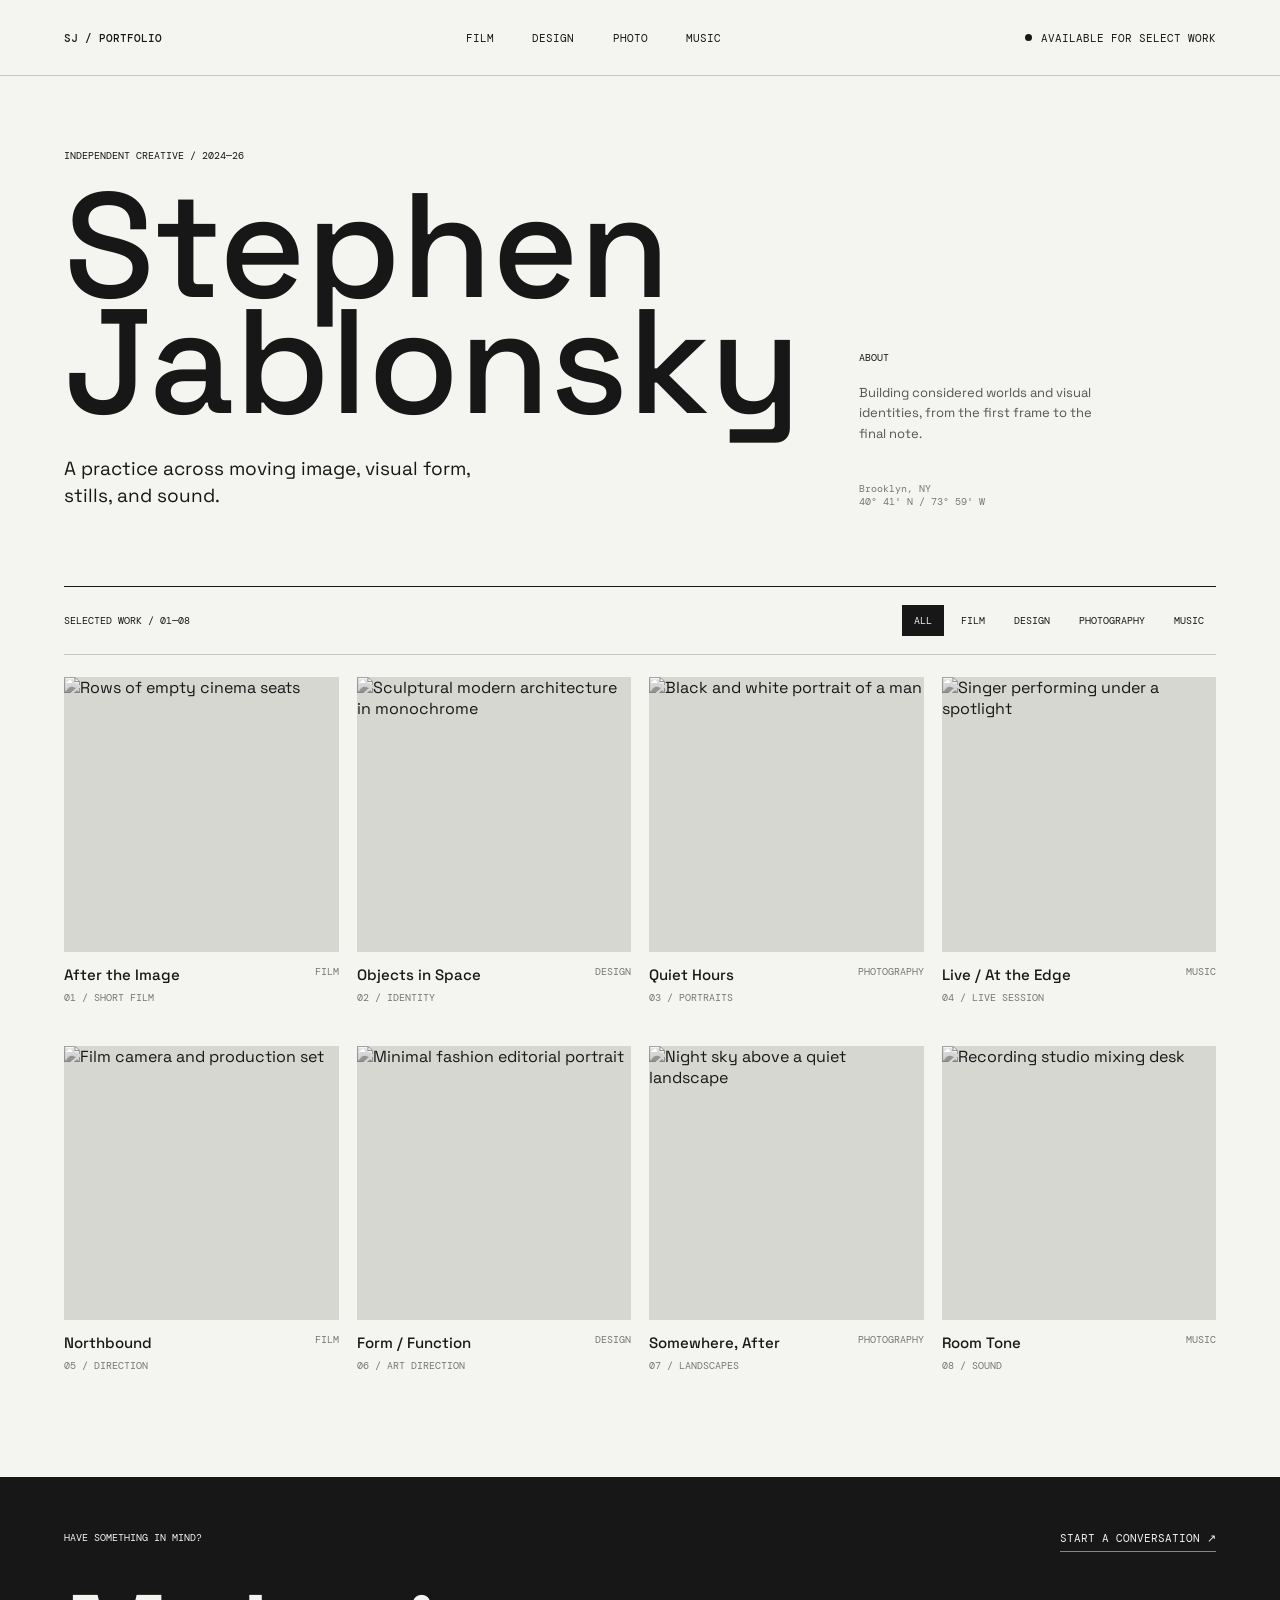
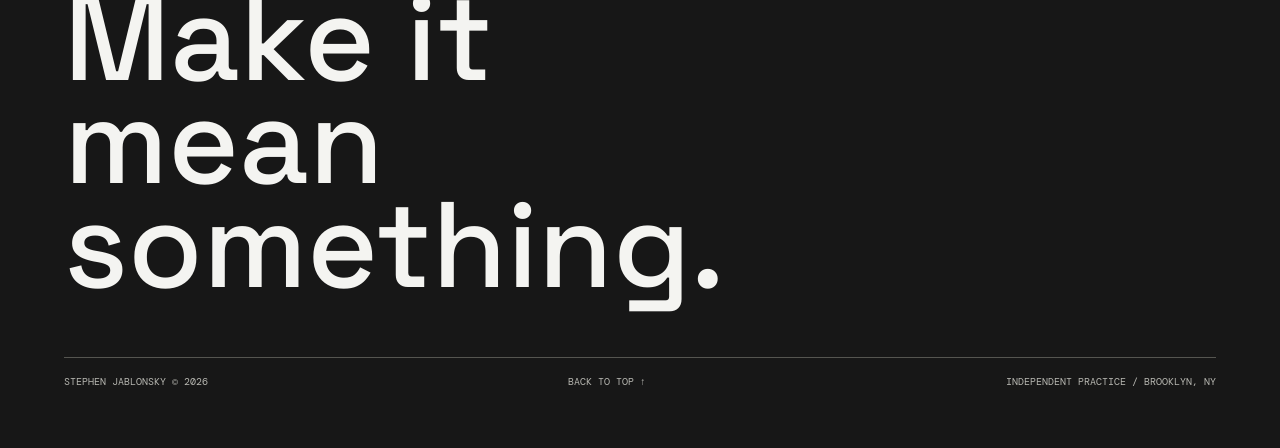
==== index.html @ ed3f1b9b "first commit" ====
<!DOCTYPE html>
<html lang="en">
<head>
	<meta charset="UTF-8">
	<meta name="viewport" content="width=device-width, initial-scale=1.0">
	<meta name="theme-color" content="#f4f4f1">
	<meta name="description" content="Selected film, design, photography, and music work by Stephen Jablonsky.">
	<title>Stephen Jablonsky — Selected Work</title>
	<link rel="preconnect" href="https://fonts.googleapis.com">
	<link rel="preconnect" href="https://fonts.gstatic.com" crossorigin>
	<link href="https://fonts.googleapis.com/css2?family=DM+Mono:wght@400;500&family=Space+Grotesk:wght@400;500;600;700&display=swap" rel="stylesheet">
	<style>
		:root {
			color-scheme: light;
			--paper: #f4f4f1;
			--ink: #171717;
			--muted: #777772;
			--line: #c9c9c4;
			--gutter: clamp(20px, 5vw, 76px);
			--mono: "DM Mono", monospace;
			--sans: "Space Grotesk", sans-serif;
		}

		* { box-sizing: border-box; }
		html { scroll-behavior: smooth; }
		body {
			margin: 0;
			background: var(--paper);
			color: var(--ink);
			font-family: var(--sans);
			-webkit-font-smoothing: antialiased;
		}
		a { color: inherit; text-decoration: none; }
		button { color: inherit; font: inherit; }
		.shell { width: min(100%, 1680px); margin: 0 auto; }
		.topbar {
			min-height: 76px;
			padding: 0 var(--gutter);
			display: flex;
			align-items: center;
			justify-content: space-between;
			border-bottom: 1px solid var(--line);
			font: 11px var(--mono);
			letter-spacing: 0;
			text-transform: uppercase;
		}
		.wordmark { font-weight: 500; }
		.topbar nav { display: flex; gap: clamp(18px, 3vw, 42px); }
		.topbar nav a, .availability { transition: opacity 180ms ease; }
		.topbar nav a:hover, .availability:hover { opacity: .55; }
		.availability { display: flex; align-items: center; gap: 9px; }
		.availability::before {
			content: "";
			width: 7px;
			height: 7px;
			border-radius: 50%;
			background: var(--ink);
		}

		.intro {
			min-height: 510px;
			padding: 68px var(--gutter) 76px;
			display: grid;
			grid-template-columns: minmax(0, 1fr) minmax(230px, 31%);
			align-items: end;
			gap: 7vw;
		}
		.eyebrow, .section-kicker, .project-index, .project-type, .footer-label {
			font: 10px var(--mono);
			letter-spacing: 0;
			text-transform: uppercase;
		}
		.eyebrow { margin: 0 0 26px; }
		h1 {
			max-width: 930px;
			margin: 0;
			font-size: clamp(64px, 11.6vw, 170px);
			font-weight: 500;
			line-height: .78;
			letter-spacing: 0;
		}
		h1 span { display: block; }
		.intro-note {
			margin: 35px 0 0;
			max-width: 430px;
			font-size: clamp(15px, 1.5vw, 19px);
			line-height: 1.45;
		}
		.intro-aside { padding-bottom: 2px; }
		.intro-aside p {
			max-width: 260px;
			margin: 17px 0 0;
			color: #555550;
			font-size: 13px;
			line-height: 1.6;
		}
		.intro-aside .coordinates { margin-top: 37px; color: var(--muted); font: 10px var(--mono); }

		.work { padding: 0 var(--gutter) 105px; }
		.work-heading {
			display: flex;
			justify-content: space-between;
			align-items: center;
			gap: 20px;
			padding: 18px 0;
			border-top: 1px solid var(--ink);
			border-bottom: 1px solid var(--line);
		}
		.work-heading h2 { margin: 0; font: 10px var(--mono); text-transform: uppercase; }
		.filters { display: flex; flex-wrap: wrap; justify-content: flex-end; gap: 5px; }
		.filter {
			padding: 8px 11px;
			border: 1px solid transparent;
			border-radius: 0;
			background: transparent;
			cursor: pointer;
			font: 10px var(--mono);
			text-transform: uppercase;
			transition: background 160ms ease, color 160ms ease, border-color 160ms ease;
		}
		.filter:hover { border-color: var(--line); }
		.filter[aria-pressed="true"] { background: var(--ink); color: var(--paper); }
		.grid {
			display: grid;
			grid-template-columns: repeat(4, minmax(0, 1fr));
			gap: 42px 18px;
			padding-top: 22px;
		}
		.project { min-width: 0; animation: appear 500ms both; }
		.project[hidden] { display: none; }
		.project:nth-child(2) { animation-delay: 50ms; }
		.project:nth-child(3) { animation-delay: 100ms; }
		.project:nth-child(4) { animation-delay: 150ms; }
		.image-wrap { overflow: hidden; background: #d7d7d2; aspect-ratio: 1; }
		.image-wrap img {
			display: block;
			width: 100%;
			height: 100%;
			object-fit: cover;
			filter: grayscale(1);
			transition: transform 650ms cubic-bezier(.2,.7,.2,1), filter 350ms ease;
		}
		.project:hover img { transform: scale(1.035); filter: grayscale(.25); }
		.project-meta { display: flex; justify-content: space-between; gap: 12px; margin-top: 13px; }
		.project h3 { margin: 0; font-size: 15px; font-weight: 500; }
		.project-type { color: var(--muted); white-space: nowrap; }
		.project-index { display: block; margin-top: 7px; color: var(--muted); }

		.closing {
			padding: 54px var(--gutter) 60px;
			background: var(--ink);
			color: var(--paper);
		}
		.closing-top { display: flex; justify-content: space-between; gap: 24px; align-items: flex-start; }
		.closing h2 {
			margin: 35px 0 60px;
			max-width: 900px;
			font-size: clamp(48px, 9.5vw, 132px);
			font-weight: 500;
			line-height: .85;
			letter-spacing: 0;
		}
		.contact-link { border-bottom: 1px solid #878782; padding-bottom: 6px; font: 11px var(--mono); text-transform: uppercase; }
		.footer-row {
			display: flex;
			justify-content: space-between;
			gap: 20px;
			padding-top: 17px;
			border-top: 1px solid #555550;
			color: #b7b7b1;
			font: 10px var(--mono);
			text-transform: uppercase;
		}
		.footer-row a:hover { color: white; }
		.reveal { animation: rise 700ms both; }
		@keyframes rise { from { opacity: 0; transform: translateY(14px); } to { opacity: 1; transform: translateY(0); } }
		@keyframes appear { from { opacity: 0; } to { opacity: 1; } }

		@media (max-width: 900px) {
			.intro { min-height: 450px; grid-template-columns: 1fr 240px; gap: 35px; }
			.grid { grid-template-columns: repeat(2, minmax(0, 1fr)); gap: 34px 14px; }
		}
		@media (max-width: 620px) {
			.topbar { min-height: 64px; }
			.topbar nav { gap: 12px; }
			.availability { display: none; }
			.topbar nav a { font-size: 9px; }
			.intro { min-height: auto; padding-top: 64px; padding-bottom: 56px; grid-template-columns: 1fr; gap: 46px; }
			h1 { font-size: clamp(61px, 17vw, 104px); }
			.intro-note { margin-top: 27px; }
			.intro-aside { display: grid; grid-template-columns: 1fr auto; align-items: end; gap: 20px; }
			.intro-aside p { margin: 0; }
			.intro-aside .coordinates { margin: 0; text-align: right; white-space: nowrap; }
			.work { padding-bottom: 76px; }
			.work-heading { align-items: flex-start; flex-direction: column; }
			.filters { justify-content: flex-start; margin-left: -10px; }
			.filter { padding: 8px 10px; }
			.grid { gap: 28px 11px; padding-top: 15px; }
			.project-meta { display: block; margin-top: 10px; }
			.project h3 { font-size: 13px; }
			.project-type { display: block; margin-top: 5px; font-size: 9px; }
			.project-index { font-size: 9px; }
			.closing { padding-top: 42px; }
			.closing-top { display: block; }
			.closing h2 { margin: 52px 0 44px; font-size: clamp(50px, 14vw, 82px); }
			.footer-row { flex-wrap: wrap; font-size: 9px; }
		}
		@media (prefers-reduced-motion: reduce) {
			*, *::before, *::after { scroll-behavior: auto !important; animation-duration: .01ms !important; transition-duration: .01ms !important; }
		}
	</style>
</head>
<body>
	<div class="shell">
		<header class="topbar">
			<a class="wordmark" href="#top">SJ / Portfolio</a>
			<nav aria-label="Portfolio categories">
				<a href="#work" data-category-link="Film">Film</a>
				<a href="#work" data-category-link="Design">Design</a>
				<a href="#work" data-category-link="Photography">Photo</a>
				<a href="#work" data-category-link="Music">Music</a>
			</nav>
			<a class="availability" href="mailto:hello@stephenjablonsky.com">Available for select work</a>
		</header>

		<main id="top">
			<section class="intro" aria-labelledby="page-title">
				<div class="reveal">
					<p class="eyebrow">Independent creative / 2024—26</p>
					<h1 id="page-title"><span>Stephen</span><span>Jablonsky</span></h1>
					<p class="intro-note">A practice across moving image, visual form, stills, and sound.</p>
				</div>
				<aside class="intro-aside reveal">
					<div>
						<span class="section-kicker">About</span>
						<p>Building considered worlds and visual identities, from the first frame to the final note.</p>
					</div>
					<p class="coordinates">Brooklyn, NY<br>40° 41' N / 73° 59' W</p>
				</aside>
			</section>

			<section class="work" id="work" aria-labelledby="work-title">
				<div class="work-heading">
					<h2 id="work-title">Selected work / 01—08</h2>
					<div class="filters" role="group" aria-label="Filter projects by category">
						<button class="filter" type="button" data-filter="All" aria-pressed="true">All</button>
						<button class="filter" type="button" data-filter="Film" aria-pressed="false">Film</button>
						<button class="filter" type="button" data-filter="Design" aria-pressed="false">Design</button>
						<button class="filter" type="button" data-filter="Photography" aria-pressed="false">Photography</button>
						<button class="filter" type="button" data-filter="Music" aria-pressed="false">Music</button>
					</div>
				</div>

				<div class="grid" aria-live="polite">
					<article class="project" data-category="Film">
						<div class="image-wrap"><img src="https://images.unsplash.com/photo-1485846234645-a62644f84728?auto=format&amp;fit=crop&amp;w=900&amp;h=900&amp;q=85" alt="Rows of empty cinema seats" loading="lazy"></div>
						<div class="project-meta"><h3>After the Image</h3><span class="project-type">Film</span></div>
						<span class="project-index">01 / Short film</span>
					</article>
					<article class="project" data-category="Design">
						<div class="image-wrap"><img src="https://images.unsplash.com/photo-1511818966892-d7d671e672a2?auto=format&amp;fit=crop&amp;w=900&amp;h=900&amp;q=85" alt="Sculptural modern architecture in monochrome" loading="lazy"></div>
						<div class="project-meta"><h3>Objects in Space</h3><span class="project-type">Design</span></div>
						<span class="project-index">02 / Identity</span>
					</article>
					<article class="project" data-category="Photography">
						<div class="image-wrap"><img src="https://images.unsplash.com/photo-1506794778202-cad84cf45f1d?auto=format&amp;fit=crop&amp;w=900&amp;h=900&amp;q=85" alt="Black and white portrait of a man" loading="lazy"></div>
						<div class="project-meta"><h3>Quiet Hours</h3><span class="project-type">Photography</span></div>
						<span class="project-index">03 / Portraits</span>
					</article>
					<article class="project" data-category="Music">
						<div class="image-wrap"><img src="https://images.unsplash.com/photo-1516280440614-37939bbacd81?auto=format&amp;fit=crop&amp;w=900&amp;h=900&amp;q=85" alt="Singer performing under a spotlight" loading="lazy"></div>
						<div class="project-meta"><h3>Live / At the Edge</h3><span class="project-type">Music</span></div>
						<span class="project-index">04 / Live session</span>
					</article>
					<article class="project" data-category="Film">
						<div class="image-wrap"><img src="https://images.unsplash.com/photo-1478720568477-152d9b164e26?auto=format&amp;fit=crop&amp;w=900&amp;h=900&amp;q=85" alt="Film camera and production set" loading="lazy"></div>
						<div class="project-meta"><h3>Northbound</h3><span class="project-type">Film</span></div>
						<span class="project-index">05 / Direction</span>
					</article>
					<article class="project" data-category="Design">
						<div class="image-wrap"><img src="https://images.unsplash.com/photo-1509631179647-0177331693ae?auto=format&amp;fit=crop&amp;w=900&amp;h=900&amp;q=85" alt="Minimal fashion editorial portrait" loading="lazy"></div>
						<div class="project-meta"><h3>Form / Function</h3><span class="project-type">Design</span></div>
						<span class="project-index">06 / Art direction</span>
					</article>
					<article class="project" data-category="Photography">
						<div class="image-wrap"><img src="https://images.unsplash.com/photo-1519608487953-e999c86e7455?auto=format&amp;fit=crop&amp;w=900&amp;h=900&amp;q=85" alt="Night sky above a quiet landscape" loading="lazy"></div>
						<div class="project-meta"><h3>Somewhere, After</h3><span class="project-type">Photography</span></div>
						<span class="project-index">07 / Landscapes</span>
					</article>
					<article class="project" data-category="Music">
						<div class="image-wrap"><img src="https://images.unsplash.com/photo-1511379938547-c1f69419868d?auto=format&amp;fit=crop&amp;w=900&amp;h=900&amp;q=85" alt="Recording studio mixing desk" loading="lazy"></div>
						<div class="project-meta"><h3>Room Tone</h3><span class="project-type">Music</span></div>
						<span class="project-index">08 / Sound</span>
					</article>
				</div>
			</section>
		</main>

		<footer class="closing" id="contact">
			<div class="closing-top">
				<span class="footer-label">Have something in mind?</span>
				<a class="contact-link" href="mailto:hello@stephenjablonsky.com">Start a conversation ↗</a>
			</div>
			<h2>Make it<br>mean something.</h2>
			<div class="footer-row">
				<span>Stephen Jablonsky © 2026</span>
				<a href="#top">Back to top ↑</a>
				<span>Independent practice / Brooklyn, NY</span>
			</div>
		</footer>
	</div>

	<script>
		const filterButtons = document.querySelectorAll(".filter");
		const projects = document.querySelectorAll(".project");

		function setFilter(category) {
			filterButtons.forEach((button) => {
				button.setAttribute("aria-pressed", String(button.dataset.filter === category));
			});
			projects.forEach((project) => {
				project.hidden = category !== "All" && project.dataset.category !== category;
			});
		}

		filterButtons.forEach((button) => {
			button.addEventListener("click", () => setFilter(button.dataset.filter));
		});

		document.querySelectorAll("[data-category-link]").forEach((link) => {
			link.addEventListener("click", () => setFilter(link.dataset.categoryLink));
		});
	</script>
</body>
</html>
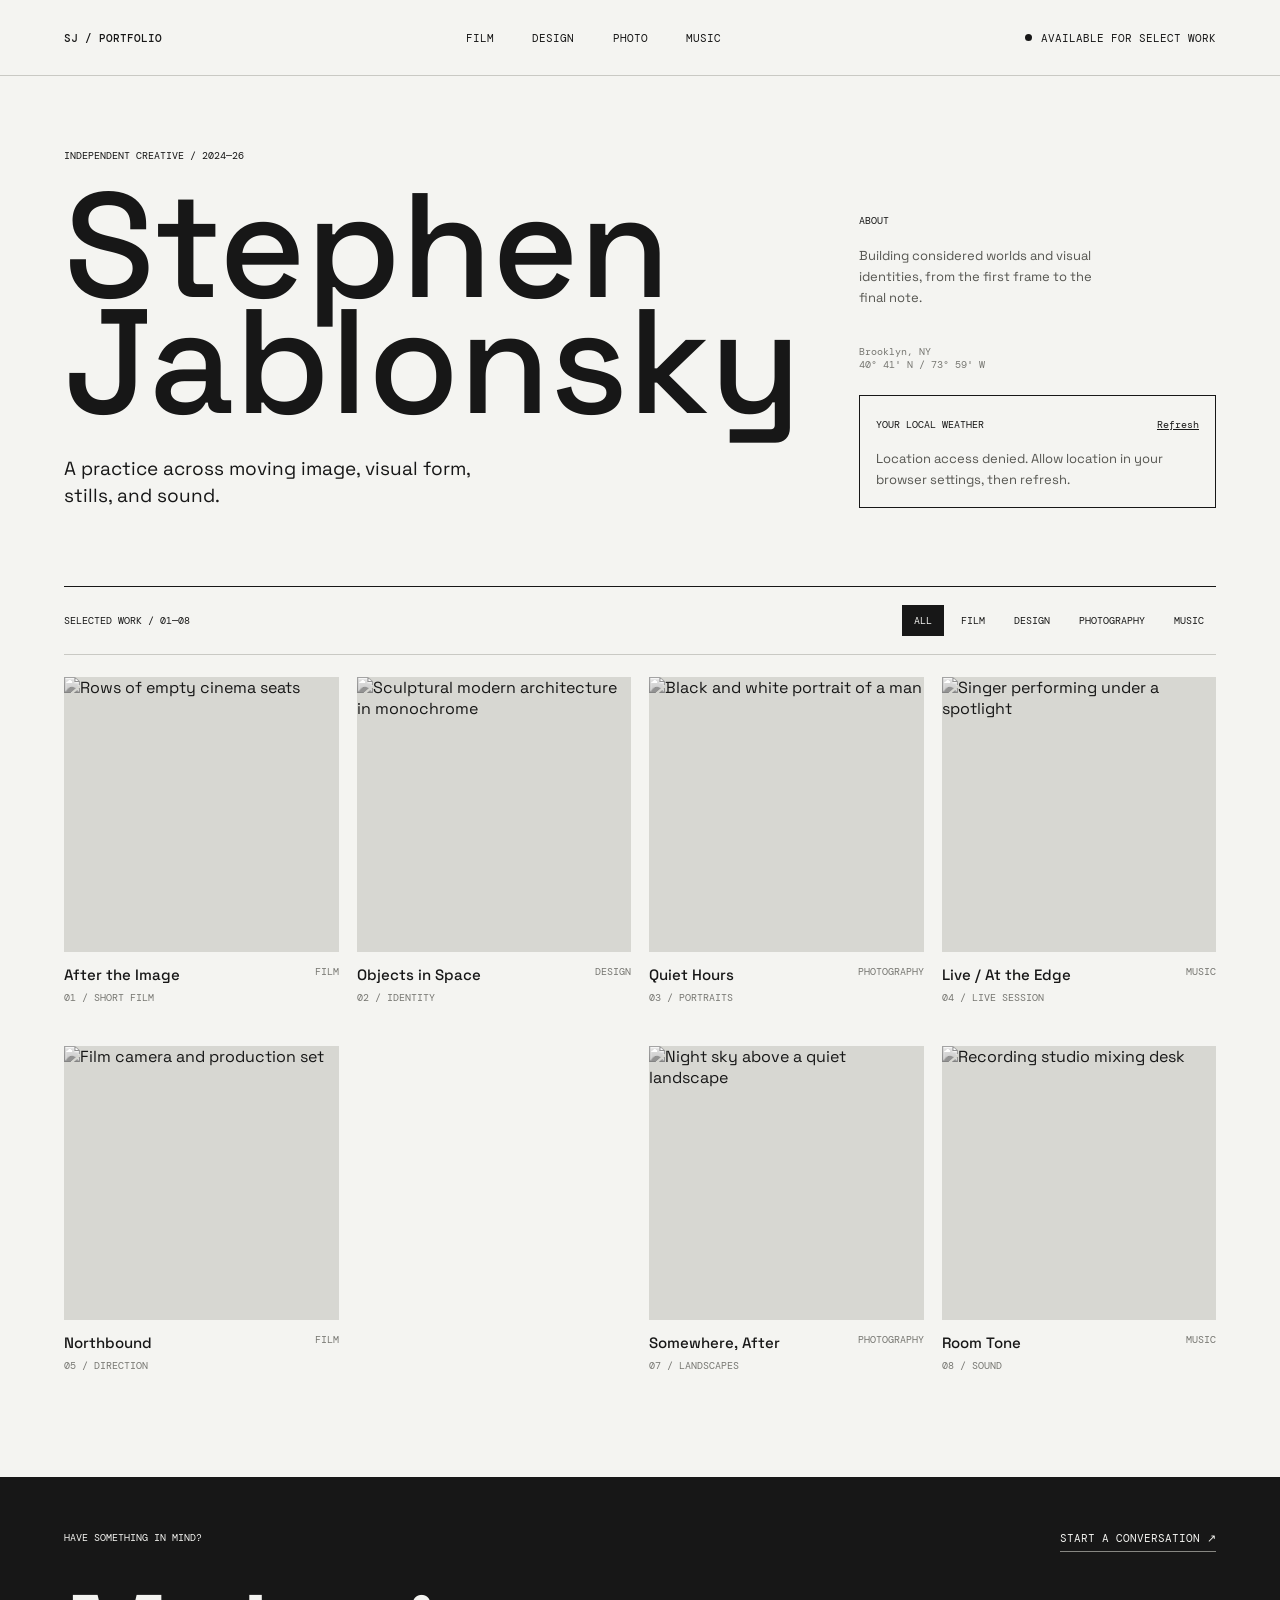
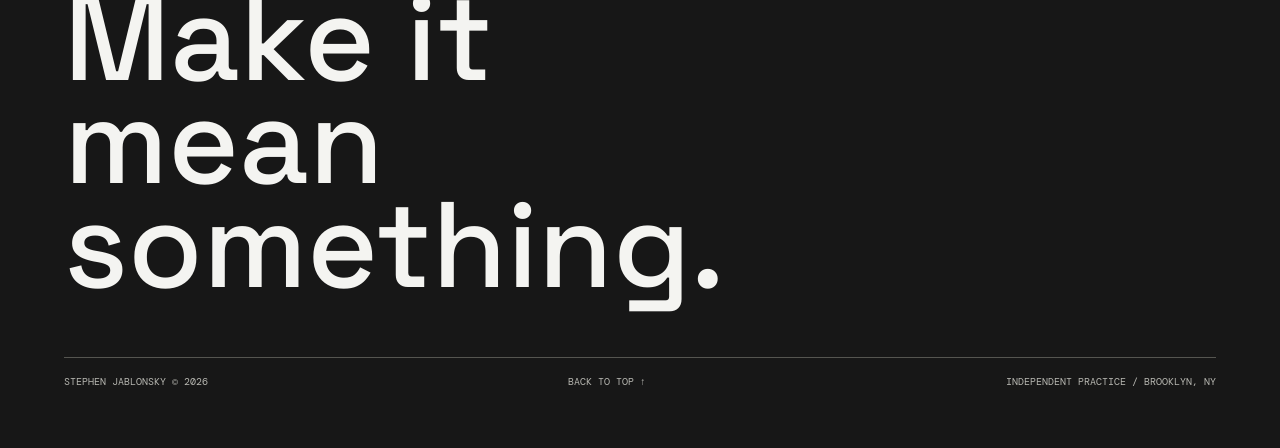
==== commit 555a15f9: "Added weather widget" ====
--- a/index.html
+++ b/index.html
@@ -95,6 +95,27 @@
 			line-height: 1.6;
 		}
 		.intro-aside .coordinates { margin-top: 37px; color: var(--muted); font: 10px var(--mono); }
+		.weather {
+			margin-top: 24px;
+			padding: 16px;
+			border: 1px solid var(--ink);
+			min-width: 0;
+		}
+		.weather-header { display: flex; justify-content: space-between; align-items: center; gap: 12px; }
+		.weather-refresh {
+			padding: 6px 0 6px 6px;
+			border: 0;
+			background: transparent;
+			font: 10px var(--mono);
+			text-decoration: underline;
+			cursor: pointer;
+		}
+		.weather-refresh:disabled { opacity: .5; cursor: wait; }
+		.intro-aside .weather-status { margin: 12px 0 0; max-width: none; overflow-wrap: anywhere; }
+		.weather-reading { display: flex; align-items: center; gap: 12px; margin-top: 12px; }
+		.weather-reading[hidden] { display: none; }
+		.weather-icon { font-size: 30px; line-height: 1; }
+		.weather-temperature { font: 500 28px var(--sans); }
 
 		.work { padding: 0 var(--gutter) 105px; }
 		.work-heading {
@@ -191,6 +212,7 @@
 			.intro-aside { display: grid; grid-template-columns: 1fr auto; align-items: end; gap: 20px; }
 			.intro-aside p { margin: 0; }
 			.intro-aside .coordinates { margin: 0; text-align: right; white-space: nowrap; }
+			.weather { grid-column: 1 / -1; margin-top: 0; }
 			.work { padding-bottom: 76px; }
 			.work-heading { align-items: flex-start; flex-direction: column; }
 			.filters { justify-content: flex-start; margin-left: -10px; }
@@ -236,6 +258,19 @@
 						<p>Building considered worlds and visual identities, from the first frame to the final note.</p>
 					</div>
 					<p class="coordinates">Brooklyn, NY<br>40° 41' N / 73° 59' W</p>
+					<section class="weather" aria-labelledby="weather-title" aria-busy="true">
+						<div class="weather-header">
+							<span class="section-kicker" id="weather-title">Your local weather</span>
+							<button class="weather-refresh" type="button" disabled>Refresh</button>
+						</div>
+						<div role="status" aria-live="polite" aria-atomic="true">
+							<div class="weather-reading" hidden>
+								<span class="weather-icon" aria-hidden="true"></span>
+								<span class="weather-temperature"></span>
+							</div>
+							<p class="weather-status">Finding your location...</p>
+						</div>
+					</section>
 				</aside>
 			</section>
 
@@ -330,6 +365,78 @@
 		document.querySelectorAll("[data-category-link]").forEach((link) => {
 			link.addEventListener("click", () => setFilter(link.dataset.categoryLink));
 		});
+
+		const weatherWidget = document.querySelector(".weather");
+		const weatherRefresh = document.querySelector(".weather-refresh");
+		const weatherStatus = document.querySelector(".weather-status");
+		const weatherReading = document.querySelector(".weather-reading");
+
+		function weatherCondition(code) {
+			if (code === 0) return ["☀️", "Clear skies"];
+			if (code === 1 || code === 2) return ["🌤️", "Partly cloudy"];
+			if (code === 3) return ["☁️", "Overcast"];
+			if (code === 45 || code === 48) return ["🌫️", "Fog"];
+			if ([51, 53, 55, 56, 57].includes(code)) return ["🌧️", "Drizzle"];
+			if ([61, 63, 65, 66, 67, 80, 81, 82].includes(code)) return ["🌧️", "Rain"];
+			if ([71, 73, 75, 77, 85, 86].includes(code)) return ["❄️", "Snow"];
+			if ([95, 96, 99].includes(code)) return ["⛈️", "Thunderstorm"];
+			return ["🌡️", "Current conditions"];
+		}
+
+		function finishWeather(message) {
+			weatherStatus.textContent = message;
+			weatherWidget.setAttribute("aria-busy", "false");
+			weatherRefresh.disabled = false;
+		}
+
+		function loadWeather() {
+			weatherRefresh.disabled = true;
+			weatherWidget.setAttribute("aria-busy", "true");
+			weatherReading.hidden = true;
+			weatherStatus.textContent = "Finding your location...";
+
+			if (!window.isSecureContext || !navigator.geolocation) {
+				finishWeather("Location requires HTTPS or localhost and a browser with location support.");
+				return;
+			}
+
+			navigator.geolocation.getCurrentPosition(async (position) => {
+				weatherStatus.textContent = "Loading weather...";
+				const controller = new AbortController();
+				const timeout = setTimeout(() => controller.abort(), 10000);
+				try {
+					const url = new URL("https://api.open-meteo.com/v1/forecast");
+					url.search = new URLSearchParams({
+						latitude: position.coords.latitude,
+						longitude: position.coords.longitude,
+						current: "temperature_2m,weather_code",
+						temperature_unit: "fahrenheit"
+					}).toString();
+					const response = await fetch(url, { signal: controller.signal });
+					if (!response.ok) throw new Error("Weather request failed");
+					const data = await response.json();
+					if (!Number.isFinite(data.current?.temperature_2m) || !Number.isInteger(data.current?.weather_code)) {
+						throw new Error("Invalid weather data");
+					}
+					const [icon, description] = weatherCondition(data.current.weather_code);
+					document.querySelector(".weather-icon").textContent = icon;
+					document.querySelector(".weather-temperature").textContent = `${Math.round(data.current.temperature_2m)}°F`;
+					weatherReading.hidden = false;
+					finishWeather(description);
+				} catch {
+					finishWeather("Weather unavailable. Please try again.");
+				} finally {
+					clearTimeout(timeout);
+				}
+			}, (error) => {
+				finishWeather(error.code === 1
+					? "Location access denied. Allow location in your browser settings, then refresh."
+					: "Location unavailable. Please try again.");
+			}, { enableHighAccuracy: false, timeout: 10000, maximumAge: 300000 });
+		}
+
+		weatherRefresh.addEventListener("click", loadWeather);
+		loadWeather();
 	</script>
 </body>
 </html>
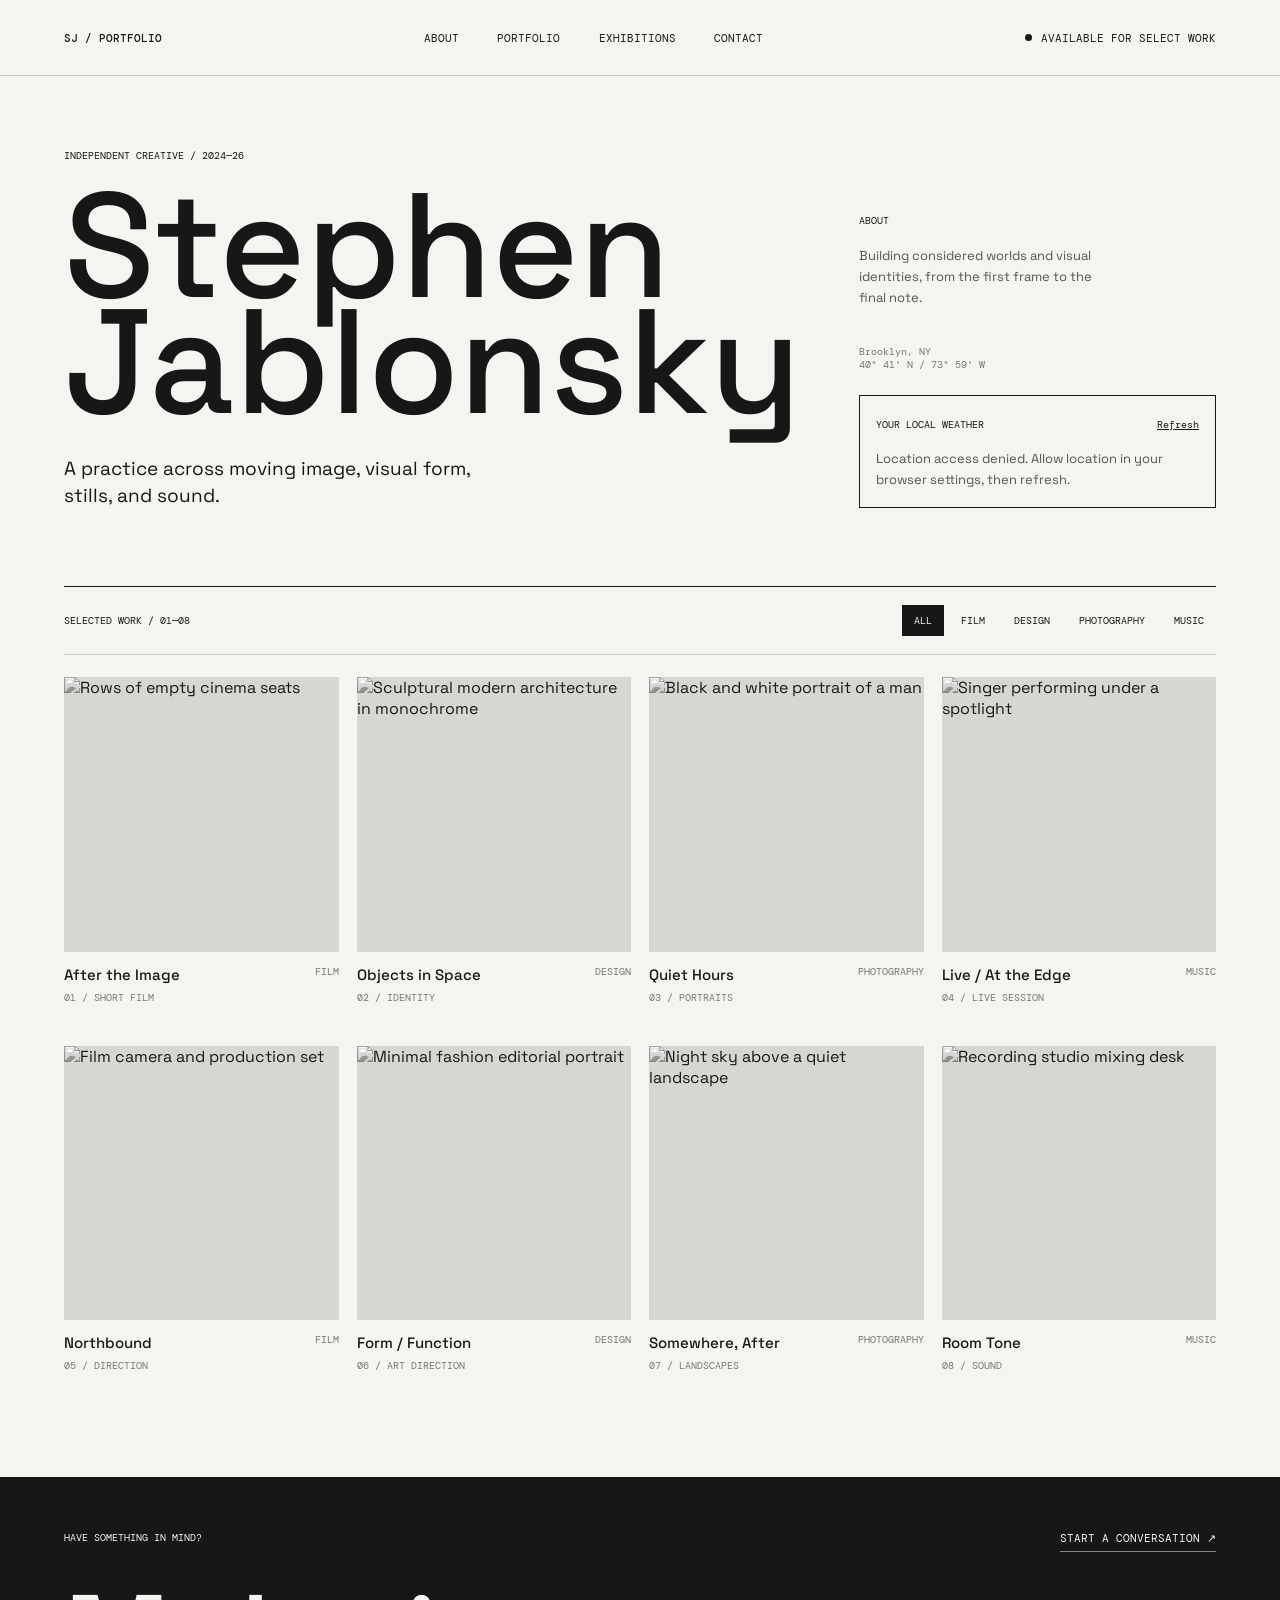
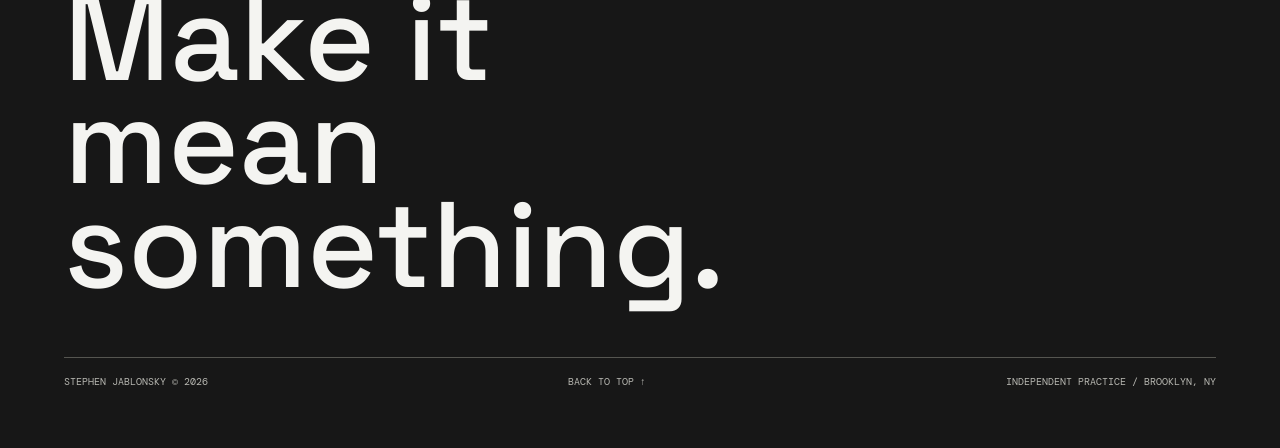
==== commit bf10bc38: "Added new pages and refactored css and javascript" ====
--- a/index.html
+++ b/index.html
@@ -9,238 +9,17 @@
 	<link rel="preconnect" href="https://fonts.googleapis.com">
 	<link rel="preconnect" href="https://fonts.gstatic.com" crossorigin>
 	<link href="https://fonts.googleapis.com/css2?family=DM+Mono:wght@400;500&family=Space+Grotesk:wght@400;500;600;700&display=swap" rel="stylesheet">
-	<style>
-		:root {
-			color-scheme: light;
-			--paper: #f4f4f1;
-			--ink: #171717;
-			--muted: #777772;
-			--line: #c9c9c4;
-			--gutter: clamp(20px, 5vw, 76px);
-			--mono: "DM Mono", monospace;
-			--sans: "Space Grotesk", sans-serif;
-		}
-
-		* { box-sizing: border-box; }
-		html { scroll-behavior: smooth; }
-		body {
-			margin: 0;
-			background: var(--paper);
-			color: var(--ink);
-			font-family: var(--sans);
-			-webkit-font-smoothing: antialiased;
-		}
-		a { color: inherit; text-decoration: none; }
-		button { color: inherit; font: inherit; }
-		.shell { width: min(100%, 1680px); margin: 0 auto; }
-		.topbar {
-			min-height: 76px;
-			padding: 0 var(--gutter);
-			display: flex;
-			align-items: center;
-			justify-content: space-between;
-			border-bottom: 1px solid var(--line);
-			font: 11px var(--mono);
-			letter-spacing: 0;
-			text-transform: uppercase;
-		}
-		.wordmark { font-weight: 500; }
-		.topbar nav { display: flex; gap: clamp(18px, 3vw, 42px); }
-		.topbar nav a, .availability { transition: opacity 180ms ease; }
-		.topbar nav a:hover, .availability:hover { opacity: .55; }
-		.availability { display: flex; align-items: center; gap: 9px; }
-		.availability::before {
-			content: "";
-			width: 7px;
-			height: 7px;
-			border-radius: 50%;
-			background: var(--ink);
-		}
-
-		.intro {
-			min-height: 510px;
-			padding: 68px var(--gutter) 76px;
-			display: grid;
-			grid-template-columns: minmax(0, 1fr) minmax(230px, 31%);
-			align-items: end;
-			gap: 7vw;
-		}
-		.eyebrow, .section-kicker, .project-index, .project-type, .footer-label {
-			font: 10px var(--mono);
-			letter-spacing: 0;
-			text-transform: uppercase;
-		}
-		.eyebrow { margin: 0 0 26px; }
-		h1 {
-			max-width: 930px;
-			margin: 0;
-			font-size: clamp(64px, 11.6vw, 170px);
-			font-weight: 500;
-			line-height: .78;
-			letter-spacing: 0;
-		}
-		h1 span { display: block; }
-		.intro-note {
-			margin: 35px 0 0;
-			max-width: 430px;
-			font-size: clamp(15px, 1.5vw, 19px);
-			line-height: 1.45;
-		}
-		.intro-aside { padding-bottom: 2px; }
-		.intro-aside p {
-			max-width: 260px;
-			margin: 17px 0 0;
-			color: #555550;
-			font-size: 13px;
-			line-height: 1.6;
-		}
-		.intro-aside .coordinates { margin-top: 37px; color: var(--muted); font: 10px var(--mono); }
-		.weather {
-			margin-top: 24px;
-			padding: 16px;
-			border: 1px solid var(--ink);
-			min-width: 0;
-		}
-		.weather-header { display: flex; justify-content: space-between; align-items: center; gap: 12px; }
-		.weather-refresh {
-			padding: 6px 0 6px 6px;
-			border: 0;
-			background: transparent;
-			font: 10px var(--mono);
-			text-decoration: underline;
-			cursor: pointer;
-		}
-		.weather-refresh:disabled { opacity: .5; cursor: wait; }
-		.intro-aside .weather-status { margin: 12px 0 0; max-width: none; overflow-wrap: anywhere; }
-		.weather-reading { display: flex; align-items: center; gap: 12px; margin-top: 12px; }
-		.weather-reading[hidden] { display: none; }
-		.weather-icon { font-size: 30px; line-height: 1; }
-		.weather-temperature { font: 500 28px var(--sans); }
-
-		.work { padding: 0 var(--gutter) 105px; }
-		.work-heading {
-			display: flex;
-			justify-content: space-between;
-			align-items: center;
-			gap: 20px;
-			padding: 18px 0;
-			border-top: 1px solid var(--ink);
-			border-bottom: 1px solid var(--line);
-		}
-		.work-heading h2 { margin: 0; font: 10px var(--mono); text-transform: uppercase; }
-		.filters { display: flex; flex-wrap: wrap; justify-content: flex-end; gap: 5px; }
-		.filter {
-			padding: 8px 11px;
-			border: 1px solid transparent;
-			border-radius: 0;
-			background: transparent;
-			cursor: pointer;
-			font: 10px var(--mono);
-			text-transform: uppercase;
-			transition: background 160ms ease, color 160ms ease, border-color 160ms ease;
-		}
-		.filter:hover { border-color: var(--line); }
-		.filter[aria-pressed="true"] { background: var(--ink); color: var(--paper); }
-		.grid {
-			display: grid;
-			grid-template-columns: repeat(4, minmax(0, 1fr));
-			gap: 42px 18px;
-			padding-top: 22px;
-		}
-		.project { min-width: 0; animation: appear 500ms both; }
-		.project[hidden] { display: none; }
-		.project:nth-child(2) { animation-delay: 50ms; }
-		.project:nth-child(3) { animation-delay: 100ms; }
-		.project:nth-child(4) { animation-delay: 150ms; }
-		.image-wrap { overflow: hidden; background: #d7d7d2; aspect-ratio: 1; }
-		.image-wrap img {
-			display: block;
-			width: 100%;
-			height: 100%;
-			object-fit: cover;
-			filter: grayscale(1);
-			transition: transform 650ms cubic-bezier(.2,.7,.2,1), filter 350ms ease;
-		}
-		.project:hover img { transform: scale(1.035); filter: grayscale(.25); }
-		.project-meta { display: flex; justify-content: space-between; gap: 12px; margin-top: 13px; }
-		.project h3 { margin: 0; font-size: 15px; font-weight: 500; }
-		.project-type { color: var(--muted); white-space: nowrap; }
-		.project-index { display: block; margin-top: 7px; color: var(--muted); }
-
-		.closing {
-			padding: 54px var(--gutter) 60px;
-			background: var(--ink);
-			color: var(--paper);
-		}
-		.closing-top { display: flex; justify-content: space-between; gap: 24px; align-items: flex-start; }
-		.closing h2 {
-			margin: 35px 0 60px;
-			max-width: 900px;
-			font-size: clamp(48px, 9.5vw, 132px);
-			font-weight: 500;
-			line-height: .85;
-			letter-spacing: 0;
-		}
-		.contact-link { border-bottom: 1px solid #878782; padding-bottom: 6px; font: 11px var(--mono); text-transform: uppercase; }
-		.footer-row {
-			display: flex;
-			justify-content: space-between;
-			gap: 20px;
-			padding-top: 17px;
-			border-top: 1px solid #555550;
-			color: #b7b7b1;
-			font: 10px var(--mono);
-			text-transform: uppercase;
-		}
-		.footer-row a:hover { color: white; }
-		.reveal { animation: rise 700ms both; }
-		@keyframes rise { from { opacity: 0; transform: translateY(14px); } to { opacity: 1; transform: translateY(0); } }
-		@keyframes appear { from { opacity: 0; } to { opacity: 1; } }
-
-		@media (max-width: 900px) {
-			.intro { min-height: 450px; grid-template-columns: 1fr 240px; gap: 35px; }
-			.grid { grid-template-columns: repeat(2, minmax(0, 1fr)); gap: 34px 14px; }
-		}
-		@media (max-width: 620px) {
-			.topbar { min-height: 64px; }
-			.topbar nav { gap: 12px; }
-			.availability { display: none; }
-			.topbar nav a { font-size: 9px; }
-			.intro { min-height: auto; padding-top: 64px; padding-bottom: 56px; grid-template-columns: 1fr; gap: 46px; }
-			h1 { font-size: clamp(61px, 17vw, 104px); }
-			.intro-note { margin-top: 27px; }
-			.intro-aside { display: grid; grid-template-columns: 1fr auto; align-items: end; gap: 20px; }
-			.intro-aside p { margin: 0; }
-			.intro-aside .coordinates { margin: 0; text-align: right; white-space: nowrap; }
-			.weather { grid-column: 1 / -1; margin-top: 0; }
-			.work { padding-bottom: 76px; }
-			.work-heading { align-items: flex-start; flex-direction: column; }
-			.filters { justify-content: flex-start; margin-left: -10px; }
-			.filter { padding: 8px 10px; }
-			.grid { gap: 28px 11px; padding-top: 15px; }
-			.project-meta { display: block; margin-top: 10px; }
-			.project h3 { font-size: 13px; }
-			.project-type { display: block; margin-top: 5px; font-size: 9px; }
-			.project-index { font-size: 9px; }
-			.closing { padding-top: 42px; }
-			.closing-top { display: block; }
-			.closing h2 { margin: 52px 0 44px; font-size: clamp(50px, 14vw, 82px); }
-			.footer-row { flex-wrap: wrap; font-size: 9px; }
-		}
-		@media (prefers-reduced-motion: reduce) {
-			*, *::before, *::after { scroll-behavior: auto !important; animation-duration: .01ms !important; transition-duration: .01ms !important; }
-		}
-	</style>
+	<link rel="stylesheet" href="styles.css">
 </head>
 <body>
 	<div class="shell">
 		<header class="topbar">
-			<a class="wordmark" href="#top">SJ / Portfolio</a>
-			<nav aria-label="Portfolio categories">
-				<a href="#work" data-category-link="Film">Film</a>
-				<a href="#work" data-category-link="Design">Design</a>
-				<a href="#work" data-category-link="Photography">Photo</a>
-				<a href="#work" data-category-link="Music">Music</a>
+			<a class="wordmark" href="index.html">SJ / Portfolio</a>
+			<nav aria-label="Main navigation">
+				<a href="about.html">About</a>
+				<a href="portfolio.html">Portfolio</a>
+				<a href="exhibitions.html">Exhibitions</a>
+				<a href="contact.html">Contact</a>
 			</nav>
 			<a class="availability" href="mailto:hello@stephenjablonsky.com">Available for select work</a>
 		</header>
@@ -345,98 +124,6 @@
 		</footer>
 	</div>
 
-	<script>
-		const filterButtons = document.querySelectorAll(".filter");
-		const projects = document.querySelectorAll(".project");
-
-		function setFilter(category) {
-			filterButtons.forEach((button) => {
-				button.setAttribute("aria-pressed", String(button.dataset.filter === category));
-			});
-			projects.forEach((project) => {
-				project.hidden = category !== "All" && project.dataset.category !== category;
-			});
-		}
-
-		filterButtons.forEach((button) => {
-			button.addEventListener("click", () => setFilter(button.dataset.filter));
-		});
-
-		document.querySelectorAll("[data-category-link]").forEach((link) => {
-			link.addEventListener("click", () => setFilter(link.dataset.categoryLink));
-		});
-
-		const weatherWidget = document.querySelector(".weather");
-		const weatherRefresh = document.querySelector(".weather-refresh");
-		const weatherStatus = document.querySelector(".weather-status");
-		const weatherReading = document.querySelector(".weather-reading");
-
-		function weatherCondition(code) {
-			if (code === 0) return ["☀️", "Clear skies"];
-			if (code === 1 || code === 2) return ["🌤️", "Partly cloudy"];
-			if (code === 3) return ["☁️", "Overcast"];
-			if (code === 45 || code === 48) return ["🌫️", "Fog"];
-			if ([51, 53, 55, 56, 57].includes(code)) return ["🌧️", "Drizzle"];
-			if ([61, 63, 65, 66, 67, 80, 81, 82].includes(code)) return ["🌧️", "Rain"];
-			if ([71, 73, 75, 77, 85, 86].includes(code)) return ["❄️", "Snow"];
-			if ([95, 96, 99].includes(code)) return ["⛈️", "Thunderstorm"];
-			return ["🌡️", "Current conditions"];
-		}
-
-		function finishWeather(message) {
-			weatherStatus.textContent = message;
-			weatherWidget.setAttribute("aria-busy", "false");
-			weatherRefresh.disabled = false;
-		}
-
-		function loadWeather() {
-			weatherRefresh.disabled = true;
-			weatherWidget.setAttribute("aria-busy", "true");
-			weatherReading.hidden = true;
-			weatherStatus.textContent = "Finding your location...";
-
-			if (!window.isSecureContext || !navigator.geolocation) {
-				finishWeather("Location requires HTTPS or localhost and a browser with location support.");
-				return;
-			}
-
-			navigator.geolocation.getCurrentPosition(async (position) => {
-				weatherStatus.textContent = "Loading weather...";
-				const controller = new AbortController();
-				const timeout = setTimeout(() => controller.abort(), 10000);
-				try {
-					const url = new URL("https://api.open-meteo.com/v1/forecast");
-					url.search = new URLSearchParams({
-						latitude: position.coords.latitude,
-						longitude: position.coords.longitude,
-						current: "temperature_2m,weather_code",
-						temperature_unit: "fahrenheit"
-					}).toString();
-					const response = await fetch(url, { signal: controller.signal });
-					if (!response.ok) throw new Error("Weather request failed");
-					const data = await response.json();
-					if (!Number.isFinite(data.current?.temperature_2m) || !Number.isInteger(data.current?.weather_code)) {
-						throw new Error("Invalid weather data");
-					}
-					const [icon, description] = weatherCondition(data.current.weather_code);
-					document.querySelector(".weather-icon").textContent = icon;
-					document.querySelector(".weather-temperature").textContent = `${Math.round(data.current.temperature_2m)}°F`;
-					weatherReading.hidden = false;
-					finishWeather(description);
-				} catch {
-					finishWeather("Weather unavailable. Please try again.");
-				} finally {
-					clearTimeout(timeout);
-				}
-			}, (error) => {
-				finishWeather(error.code === 1
-					? "Location access denied. Allow location in your browser settings, then refresh."
-					: "Location unavailable. Please try again.");
-			}, { enableHighAccuracy: false, timeout: 10000, maximumAge: 300000 });
-		}
-
-		weatherRefresh.addEventListener("click", loadWeather);
-		loadWeather();
-	</script>
+	<script src="app.js" defer></script>
 </body>
 </html>
--- a/styles.css
+++ b/styles.css
@@ -0,0 +1,233 @@
+:root {
+	color-scheme: light;
+	--paper: #f4f4f1;
+	--ink: #171717;
+	--muted: #777772;
+	--line: #c9c9c4;
+	--gutter: clamp(20px, 5vw, 76px);
+	--mono: "DM Mono", monospace;
+	--sans: "Space Grotesk", sans-serif;
+}
+
+* { box-sizing: border-box; }
+html { scroll-behavior: smooth; }
+body {
+	margin: 0;
+	background: var(--paper);
+	color: var(--ink);
+	font-family: var(--sans);
+	-webkit-font-smoothing: antialiased;
+}
+a { color: inherit; text-decoration: none; }
+button { color: inherit; font: inherit; }
+.shell { width: min(100%, 1680px); margin: 0 auto; }
+.topbar {
+	min-height: 76px;
+	padding: 0 var(--gutter);
+	display: flex;
+	align-items: center;
+	justify-content: space-between;
+	border-bottom: 1px solid var(--line);
+	font: 11px var(--mono);
+	letter-spacing: 0;
+	text-transform: uppercase;
+}
+.wordmark { font-weight: 500; }
+.topbar nav a[aria-current="page"] { text-decoration: underline; text-underline-offset: 5px; }
+.topbar a:focus-visible, .page-content a:focus-visible { outline: 2px solid currentColor; outline-offset: 5px; }
+.topbar nav { display: flex; gap: clamp(18px, 3vw, 42px); }
+.topbar nav a, .availability { transition: opacity 180ms ease; }
+.topbar nav a:hover, .availability:hover { opacity: .55; }
+.availability { display: flex; align-items: center; gap: 9px; }
+.availability::before {
+	content: "";
+	width: 7px;
+	height: 7px;
+	border-radius: 50%;
+	background: var(--ink);
+}
+
+.intro {
+	min-height: 510px;
+	padding: 68px var(--gutter) 76px;
+	display: grid;
+	grid-template-columns: minmax(0, 1fr) minmax(230px, 31%);
+	align-items: end;
+	gap: 7vw;
+}
+.eyebrow, .section-kicker, .project-index, .project-type, .footer-label {
+	font: 10px var(--mono);
+	letter-spacing: 0;
+	text-transform: uppercase;
+}
+.eyebrow { margin: 0 0 26px; }
+h1 {
+	max-width: 930px;
+	margin: 0;
+	font-size: clamp(64px, 11.6vw, 170px);
+	font-weight: 500;
+	line-height: .78;
+	letter-spacing: 0;
+}
+h1 span { display: block; }
+.intro-note {
+	margin: 35px 0 0;
+	max-width: 430px;
+	font-size: clamp(15px, 1.5vw, 19px);
+	line-height: 1.45;
+}
+.intro-aside { padding-bottom: 2px; }
+.intro-aside p {
+	max-width: 260px;
+	margin: 17px 0 0;
+	color: #555550;
+	font-size: 13px;
+	line-height: 1.6;
+}
+.intro-aside .coordinates { margin-top: 37px; color: var(--muted); font: 10px var(--mono); }
+.weather {
+	margin-top: 24px;
+	padding: 16px;
+	border: 1px solid var(--ink);
+	min-width: 0;
+}
+.weather-header { display: flex; justify-content: space-between; align-items: center; gap: 12px; }
+.weather-refresh {
+	padding: 6px 0 6px 6px;
+	border: 0;
+	background: transparent;
+	font: 10px var(--mono);
+	text-decoration: underline;
+	cursor: pointer;
+}
+.weather-refresh:disabled { opacity: .5; cursor: wait; }
+.intro-aside .weather-status { margin: 12px 0 0; max-width: none; overflow-wrap: anywhere; }
+.weather-reading { display: flex; align-items: center; gap: 12px; margin-top: 12px; }
+.weather-reading[hidden] { display: none; }
+.weather-icon { font-size: 30px; line-height: 1; }
+.weather-temperature { font: 500 28px var(--sans); }
+
+.page-intro { padding: 70px var(--gutter) 56px; }
+.page-intro h1 { font-size: 64px; line-height: 1.05; overflow-wrap: anywhere; }
+.page-content { padding: 0 var(--gutter) 90px; min-height: 260px; }
+.page-content h2 { margin: 0 0 24px; font-size: 24px; font-weight: 500; }
+.page-content p { max-width: 640px; font-size: 18px; line-height: 1.6; }
+.page-content a { text-decoration: underline; text-underline-offset: 4px; overflow-wrap: anywhere; }
+.content-row { border-top: 1px solid var(--ink); padding-top: 28px; }
+.contact-address { font-family: var(--mono); }
+.work { padding: 0 var(--gutter) 105px; }
+.work-heading {
+	display: flex;
+	justify-content: space-between;
+	align-items: center;
+	gap: 20px;
+	padding: 18px 0;
+	border-top: 1px solid var(--ink);
+	border-bottom: 1px solid var(--line);
+}
+.work-heading h2 { margin: 0; font: 10px var(--mono); text-transform: uppercase; }
+.filters { display: flex; flex-wrap: wrap; justify-content: flex-end; gap: 5px; }
+.filter {
+	padding: 8px 11px;
+	border: 1px solid transparent;
+	border-radius: 0;
+	background: transparent;
+	cursor: pointer;
+	font: 10px var(--mono);
+	text-transform: uppercase;
+	transition: background 160ms ease, color 160ms ease, border-color 160ms ease;
+}
+.filter:hover { border-color: var(--line); }
+.filter[aria-pressed="true"] { background: var(--ink); color: var(--paper); }
+.grid {
+	display: grid;
+	grid-template-columns: repeat(4, minmax(0, 1fr));
+	gap: 42px 18px;
+	padding-top: 22px;
+}
+.project { min-width: 0; animation: appear 500ms both; }
+.project[hidden] { display: none; }
+.project:nth-child(2) { animation-delay: 50ms; }
+.project:nth-child(3) { animation-delay: 100ms; }
+.project:nth-child(4) { animation-delay: 150ms; }
+.image-wrap { overflow: hidden; background: #d7d7d2; aspect-ratio: 1; }
+.image-wrap img {
+	display: block;
+	width: 100%;
+	height: 100%;
+	object-fit: cover;
+	filter: grayscale(1);
+	transition: transform 650ms cubic-bezier(.2,.7,.2,1), filter 350ms ease;
+}
+.project:hover img { transform: scale(1.035); filter: grayscale(.25); }
+.project-meta { display: flex; justify-content: space-between; gap: 12px; margin-top: 13px; }
+.project h3 { margin: 0; font-size: 15px; font-weight: 500; }
+.project-type { color: var(--muted); white-space: nowrap; }
+.project-index { display: block; margin-top: 7px; color: var(--muted); }
+
+.closing {
+	padding: 54px var(--gutter) 60px;
+	background: var(--ink);
+	color: var(--paper);
+}
+.closing-top { display: flex; justify-content: space-between; gap: 24px; align-items: flex-start; }
+.closing h2 {
+	margin: 35px 0 60px;
+	max-width: 900px;
+	font-size: clamp(48px, 9.5vw, 132px);
+	font-weight: 500;
+	line-height: .85;
+	letter-spacing: 0;
+}
+.contact-link { border-bottom: 1px solid #878782; padding-bottom: 6px; font: 11px var(--mono); text-transform: uppercase; }
+.footer-row {
+	display: flex;
+	justify-content: space-between;
+	gap: 20px;
+	padding-top: 17px;
+	border-top: 1px solid #555550;
+	color: #b7b7b1;
+	font: 10px var(--mono);
+	text-transform: uppercase;
+}
+.footer-row a:hover { color: white; }
+.reveal { animation: rise 700ms both; }
+@keyframes rise { from { opacity: 0; transform: translateY(14px); } to { opacity: 1; transform: translateY(0); } }
+@keyframes appear { from { opacity: 0; } to { opacity: 1; } }
+
+@media (max-width: 900px) {
+	.intro { min-height: 450px; grid-template-columns: 1fr 240px; gap: 35px; }
+	.grid { grid-template-columns: repeat(2, minmax(0, 1fr)); gap: 34px 14px; }
+}
+@media (max-width: 620px) {
+	.topbar { min-height: 64px; flex-wrap: wrap; gap: 18px; padding-top: 20px; padding-bottom: 20px; }
+	.topbar nav { gap: 16px; width: 100%; justify-content: space-between; }
+	.page-intro { padding-top: 48px; padding-bottom: 36px; }
+	.page-intro h1 { font-size: 44px; }
+	.page-content p { font-size: 16px; }
+	.availability { display: none; }
+	.topbar nav a { font-size: 9px; }
+	.intro { min-height: auto; padding-top: 64px; padding-bottom: 56px; grid-template-columns: 1fr; gap: 46px; }
+	h1 { font-size: clamp(61px, 17vw, 104px); }
+	.intro-note { margin-top: 27px; }
+	.intro-aside { display: grid; grid-template-columns: 1fr auto; align-items: end; gap: 20px; }
+	.intro-aside p { margin: 0; }
+	.intro-aside .coordinates { margin: 0; text-align: right; white-space: nowrap; }
+	.weather { grid-column: 1 / -1; margin-top: 0; }
+	.work { padding-bottom: 76px; }
+	.work-heading { align-items: flex-start; flex-direction: column; }
+	.filters { justify-content: flex-start; margin-left: -10px; }
+	.filter { padding: 8px 10px; }
+	.grid { gap: 28px 11px; padding-top: 15px; }
+	.project-meta { display: block; margin-top: 10px; }
+	.project h3 { font-size: 13px; }
+	.project-type { display: block; margin-top: 5px; font-size: 9px; }
+	.project-index { font-size: 9px; }
+	.closing { padding-top: 42px; }
+	.closing-top { display: block; }
+	.closing h2 { margin: 52px 0 44px; font-size: clamp(50px, 14vw, 82px); }
+	.footer-row { flex-wrap: wrap; font-size: 9px; }
+}
+@media (prefers-reduced-motion: reduce) {
+	*, *::before, *::after { scroll-behavior: auto !important; animation-duration: .01ms !important; transition-duration: .01ms !important; }
+}
